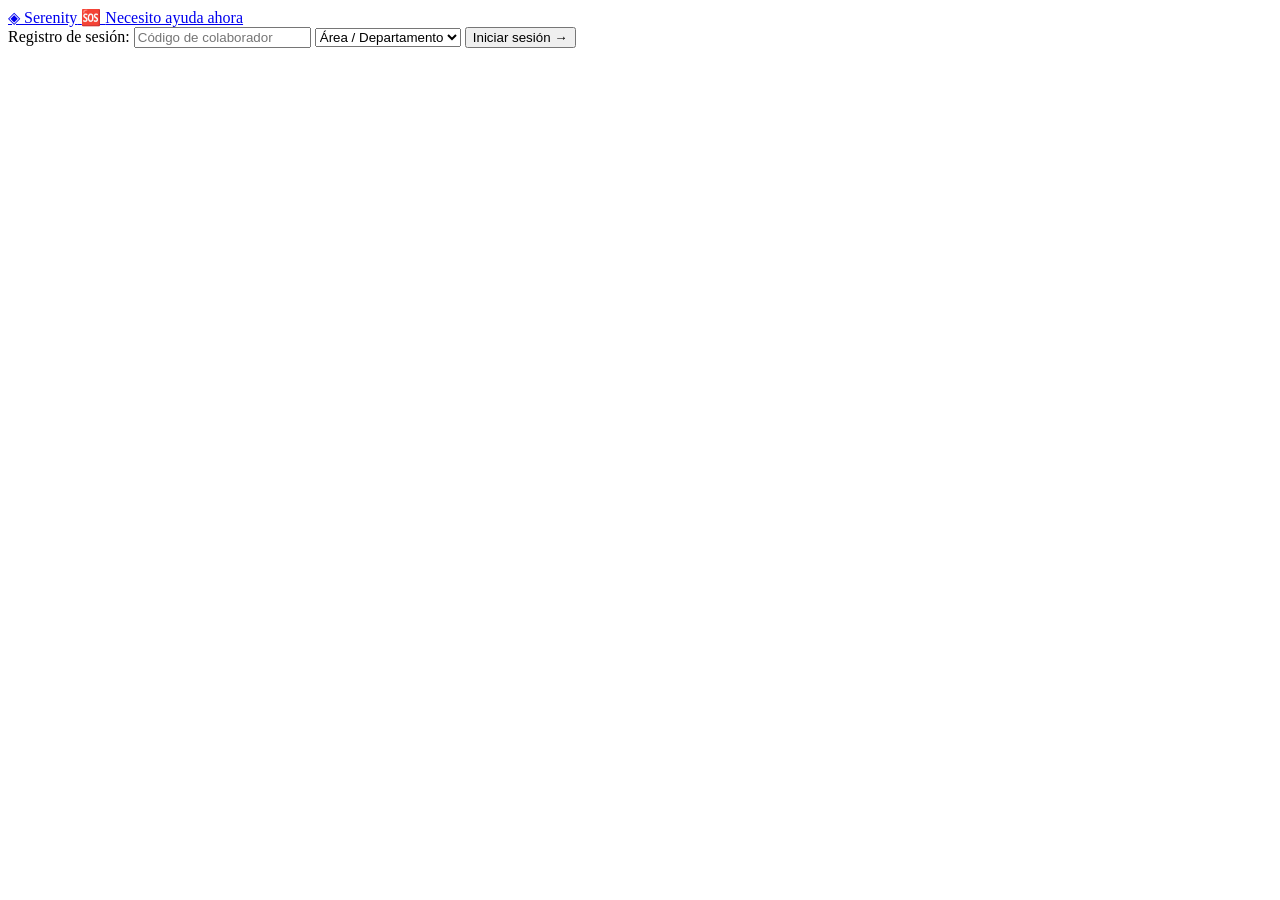
==== bienestar.html @ 1b506522 "Header y registro all pages" ====
<!DOCTYPE html>
<html lang="en">

<head>
    <meta charset="UTF-8">
    <meta name="viewport" content="width=device-width, initial-scale=1.0">
    <title>SERENITY</title>
    <link rel="stylesheet" href="/styles.css">

</head>

<body>

    
<header class="encabezado">
  <nav class="nav-principal">
    <a href="index.html" class="logo" aria-label="SERENITY - Inicio">
      <span class="logo-simbolo">◈</span>
      <span class="logo-nombre">Serenity</span>
    </a>
    <a href="contacto.html" class="boton-panico" aria-label="Contacto y apoyo de emergencia">
      🆘 <span>Necesito ayuda ahora</span>
    </a>
  </nav>
  <div class="barra-registro">
    <form action="index.html" method="get" aria-label="Registro de sesión">
      <label class="etiqueta-registro" for="codigo">Registro de sesión:</label>
      <input type="text" id="codigo" name="codigo" class="campo-registro" placeholder="Código de colaborador" />
      <select id="area" name="area" class="selector-area" aria-label="Área o departamento">
        <option value="">Área / Departamento</option>
        <option value="ops">Operaciones</option>
        <option value="com">Comercial</option>
        <option value="fin">Finanzas</option>
        <option value="rr">Recursos Humanos</option>
        <option value="tec">Tecnología</option>
        <option value="mkt">Marketing</option>
        <option value="log">Logística</option>
        <option value="otro">Otra área</option>
      </select>
      <button type="submit" class="boton-registro">Iniciar sesión →</button>
    </form>
  </div>
</header>


    </header>

    <main> 


    </main>

 
    <footer>
    
    </footer>


</body>

</html>
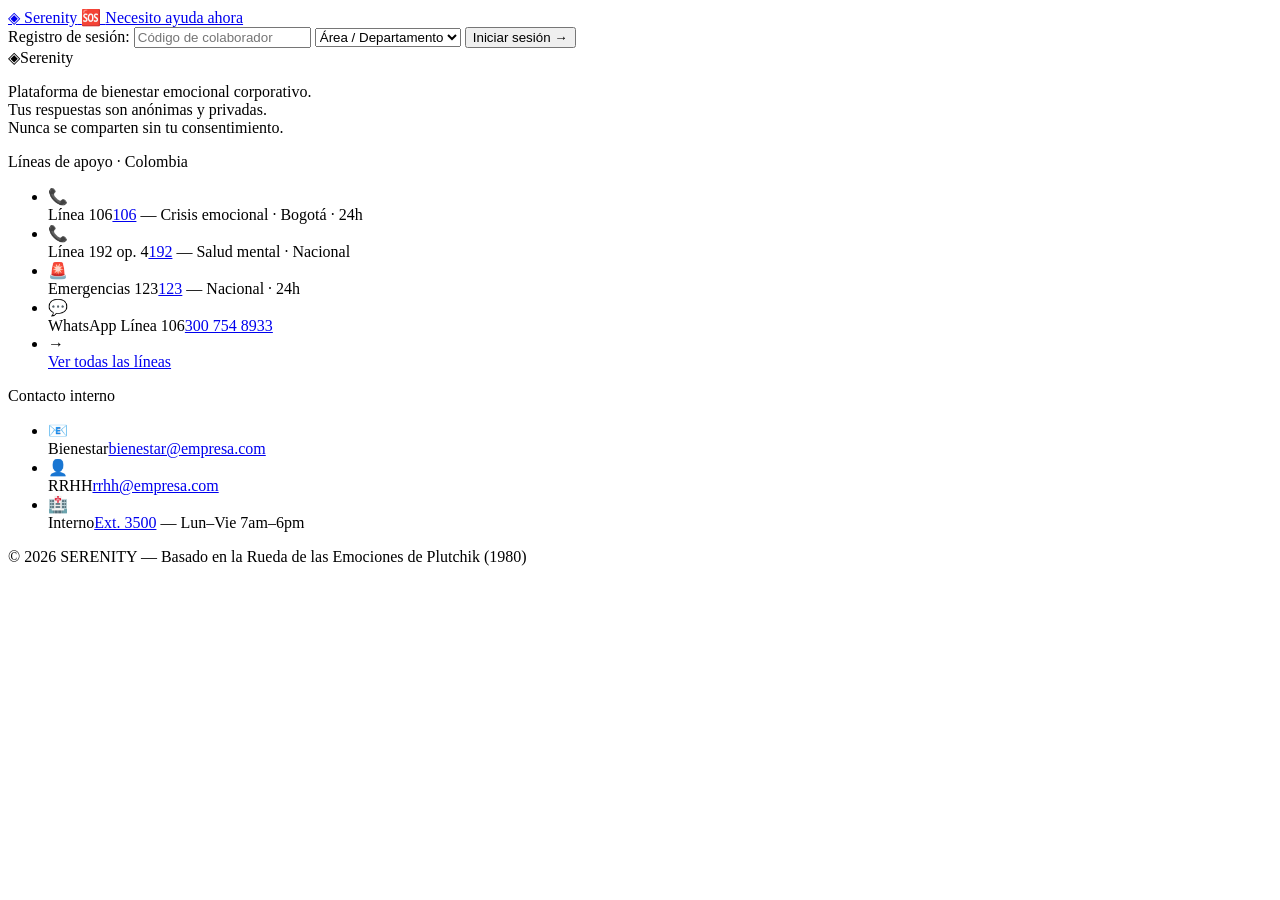
==== commit 3f9c81be: "Footer" ====
--- a/bienestar.html
+++ b/bienestar.html
@@ -51,10 +51,44 @@
     </main>
 
  
-    <footer>
-    
-    </footer>
+<footer class="pie">
+  <div class="pie-grilla">
 
+    <div class="pie-marca">
+      <div><span class="pie-logo-simbolo">◈</span><span class="pie-logo-texto">Serenity</span></div>
+      <p>
+        Plataforma de bienestar emocional corporativo.<br>
+        Tus respuestas son anónimas y privadas.<br>
+        Nunca se comparten sin tu consentimiento.
+      </p>
+    </div>
+
+    <div>
+      <p class="pie-columna-titulo">Líneas de apoyo · Colombia</p>
+      <ul class="pie-canales">
+        <li><span class="canal-icono">📞</span><div><span class="resaltado">Línea 106</span><a href="tel:106">106</a> — Crisis emocional · Bogotá · 24h</div></li>
+        <li><span class="canal-icono">📞</span><div><span class="resaltado">Línea 192 op. 4</span><a href="tel:192">192</a> — Salud mental · Nacional</div></li>
+        <li><span class="canal-icono">🚨</span><div><span class="resaltado">Emergencias 123</span><a href="tel:123">123</a> — Nacional · 24h</div></li>
+        <li><span class="canal-icono">💬</span><div><span class="resaltado">WhatsApp Línea 106</span><a href="https://wa.me/573007548933" target="_blank">300 754 8933</a></div></li>
+        <li><span class="canal-icono">→</span><div><a href="contacto.html">Ver todas las líneas</a></div></li>
+      </ul>
+    </div>
+
+    <div>
+      <p class="pie-columna-titulo">Contacto interno</p>
+      <ul class="pie-canales">
+        <li><span class="canal-icono">📧</span><div><span class="resaltado">Bienestar</span><a href="mailto:bienestar@empresa.com">bienestar@empresa.com</a></div></li>
+        <li><span class="canal-icono">👤</span><div><span class="resaltado">RRHH</span><a href="mailto:rrhh@empresa.com">rrhh@empresa.com</a></div></li>
+        <li><span class="canal-icono">🏥</span><div><span class="resaltado">Interno</span><a href="tel:3500">Ext. 3500</a> — Lun–Vie 7am–6pm</div></li>
+      </ul>
+    </div>
+
+  </div>
+
+  <div class="pie-inferior">
+    <span>© 2026 SERENITY — Basado en la Rueda de las Emociones de Plutchik (1980)</span>
+  </div>
+</footer>
 
 </body>
 
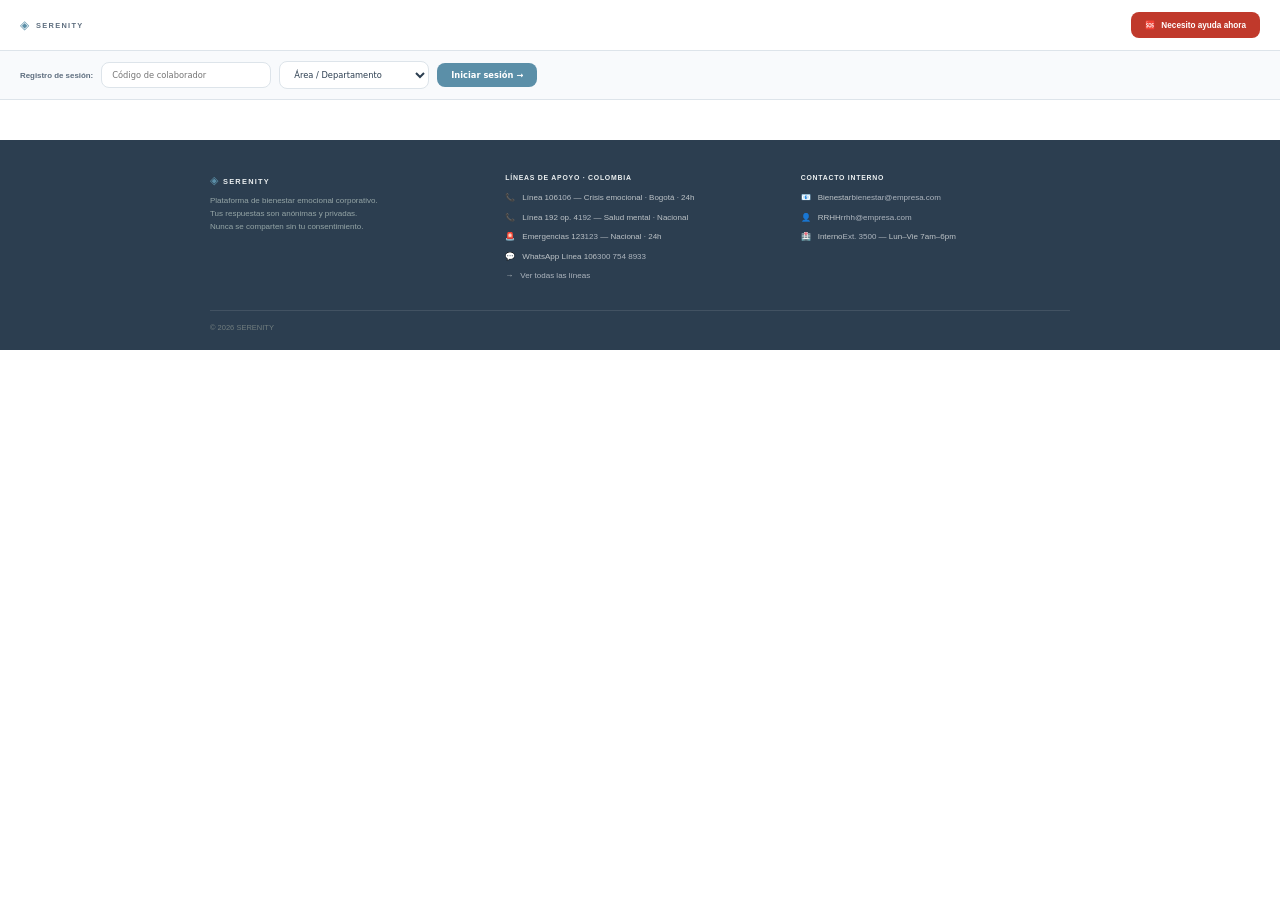
==== commit f0dc7da1: "CSS" ====
--- a/bienestar.html
+++ b/bienestar.html
@@ -33,8 +33,6 @@
         <option value="fin">Finanzas</option>
         <option value="rr">Recursos Humanos</option>
         <option value="tec">Tecnología</option>
-        <option value="mkt">Marketing</option>
-        <option value="log">Logística</option>
         <option value="otro">Otra área</option>
       </select>
       <button type="submit" class="boton-registro">Iniciar sesión →</button>
@@ -86,7 +84,7 @@
   </div>
 
   <div class="pie-inferior">
-    <span>© 2026 SERENITY — Basado en la Rueda de las Emociones de Plutchik (1980)</span>
+    <span> © 2026 SERENITY </span>
   </div>
 </footer>
 
--- a/styles.css
+++ b/styles.css
@@ -0,0 +1,263 @@
+:root {
+  --bg: #F2F5F8;
+  --surface: #FFFFFF;
+  --text: #2C3E50;
+  --text-soft: #5D6D7E;
+  --text-muted: #9EB0BE;
+  --border: #DDE4EA;
+  --radio: 8px;
+  --fuente: 'Inter', system-ui, sans-serif;
+  --fuente-serif: 'Lora', Georgia, serif;
+  --tension: #C0392B;
+  --inquietud: #7D3C98;
+  --malestar: #CA6F1E;
+  --confusion: #1A5276;
+  --bienestar: #9A7D0A;
+  --desanimo: #1E8449;
+}
+
+* {
+    margin: 0;
+    padding: 0;
+    box-sizing: border-box;
+}
+
+html {
+    font-family: 'Segoe UI', Tahoma, Geneva, Verdana, sans-serif;
+    font-size: 62.5%;
+}
+
+body {
+body {
+  font-family: var(--fuente);
+  background: var(--bg);
+  color: var(--text);
+  line-height: 1.6;
+  -webkit-font-smoothing: antialiased;
+}
+a { color: inherit; }
+button { font-family: var(--fuente); cursor: pointer; }
+
+
+.fam-tension,   .familia-hero.tension,   .familia-encabezado.tension   { --color-fam: var(--tension);   --fondo-fam: #FADBD8; --borde-fam: #F1948A; }
+.fam-inquietud, .familia-hero.inquietud, .familia-encabezado.inquietud { --color-fam: var(--inquietud); --fondo-fam: #E8DAEF; --borde-fam: #C39BD3; }
+.fam-malestar,  .familia-hero.malestar,  .familia-encabezado.malestar  { --color-fam: var(--malestar);  --fondo-fam: #FDEBD0; --borde-fam: #F0B27A; }
+.fam-confusion, .familia-hero.confusion, .familia-encabezado.confusion { --color-fam: var(--confusion); --fondo-fam: #D6EAF8; --borde-fam: #85C1E9; }
+.fam-bienestar, .familia-hero.bienestar, .familia-encabezado.bienestar { --color-fam: var(--bienestar); --fondo-fam: #FEF9C3; --borde-fam: #F0D060; }
+.fam-desanimo,  .familia-hero.desanimo,  .familia-encabezado.desanimo  { --color-fam: var(--desanimo);  --fondo-fam: #D5F5E3; --borde-fam: #82E0AA; }
+
+
+.titulo-principal,.sentimiento-titulo,.familia-hero-titulo,.herramienta-titulo,.contacto-titulo {
+    font-family: var(--fuente-serif);
+    font-weight: 400;
+}
+}
+
+.encabezado {
+    position: sticky;
+    top: 0;
+    z-index: 100;
+    background: var(--surface);
+    border-bottom: 1px solid var(--border);
+}
+
+.nav-principal {
+    display: flex;
+    align-items: center;
+    justify-content: space-between;
+    gap: 12px;
+    padding: 12px 20px;
+}
+
+.logo { display: flex; align-items: center; gap: 7px; text-decoration: none; }
+.logo-simbolo { font-size: 1.2rem; color: #5B8FA8; }
+.logo-nombre {
+  font-size: 0.74rem;
+  font-weight: 700;
+  letter-spacing: 0.18em;
+  text-transform: uppercase;
+  color: var(--text-soft);
+}
+
+.boton-panico {
+    display: inline-flex;
+    align-items: center;
+    gap: 6px;
+    padding: 8px 14px;
+    background: var(--tension);
+    color: #fff;
+    text-decoration: none;
+    font-weight: 600;
+    font-size: 0.82rem;
+    border-radius: var(--radio);
+    white-space: nowrap;
+}
+.boton-panico:hover { opacity: 0.88; }
+
+.nav-enlace {
+    font-size: 0.82rem;
+    font-weight: 500;
+    color: var(--text-soft);
+    text-decoration: none;
+    padding: 6px 11px;
+    border: 1px solid var(--border);
+    border-radius: 6px;
+    transition: color 0.15s, border-color 0.15s;
+    white-space: nowrap;
+}
+.nav-enlace:hover { color: var(--text); border-color: var(--text-soft); }
+
+.barra-registro {
+  border-top: 1px solid var(--border);
+  padding: 10px 20px;
+  background: #F8FAFC;
+}
+.barra-registro form { display: flex; flex-wrap: wrap; align-items: center; gap: 8px; }
+.etiqueta-registro, .campo-etiqueta { font-size: 0.79rem; font-weight: 600; color: var(--text-soft); }
+
+.campo-registro, .selector-area,
+.campo-input, .campo-select, .campo-textarea {
+    border: 1px solid var(--border);
+    border-radius: var(--radio);
+    padding: 7px 10px;
+    font-size: 0.83rem;
+    font-family: var(--fuente);
+    color: var(--text);
+    background: var(--surface);
+    outline: none;
+}
+.campo-registro { width: 170px; }
+.selector-area { min-width: 150px; }
+.campo-textarea { resize: vertical; min-height: 100px; }
+
+.boton-registro, .boton-envio {
+    color: #fff;
+    font-weight: 600;
+    border: none;
+    border-radius: var(--radio);
+}
+.boton-registro { background: #5B8FA8; padding: 7px 14px; font-size: 0.83rem; }
+.boton-envio { background: #922B21; padding: 10px 22px; font-size: 0.87rem; cursor: pointer; }
+.boton-envio:hover { opacity: 0.9; }
+
+.contenedor { max-width: 860px; margin: 0 auto; padding: 30px 20px 48px; }
+.titulo-principal { font-size: 1.85rem; margin-bottom: 6px; }
+.subtitulo { font-size: 0.87rem; color: var(--text-muted); margin-bottom: 26px; }
+
+.tarjeta:last-child,
+.sentimiento-seccion:last-child,
+.herramienta-seccion:last-child,
+.lista-ayuda li:last-child { border-bottom: none; }
+
+.pie { background: #2C3E50; color: #BDC3C7; padding: 34px 20px 18px; margin-top: 40px; }
+
+.pie-grilla {
+    max-width: 860px;
+    margin: 0 auto 28px;
+    display: grid;
+    grid-template-columns: 1fr 1fr 1fr;
+    gap: 26px;
+}
+.pie-marca .pie-logo-texto { font-size: 0.74rem; font-weight: 700; letter-spacing: 0.17em; text-transform: uppercase; color: #ECF0F1; }
+.pie-marca .pie-logo-simbolo { font-size: 1.1rem; color: #5B8FA8; margin-right: 5px; }
+.pie-marca p { font-size: 0.8rem; color: #95A5A6; margin-top: 8px; line-height: 1.6; }
+
+.pie-columna-titulo { font-size: 0.69rem; font-weight: 700; letter-spacing: 0.11em; text-transform: uppercase; color: #ECF0F1; margin-bottom: 11px; }
+.pie-canales { list-style: none; display: flex; flex-direction: column; gap: 8px; }
+.pie-canales li { display: flex; align-items: flex-start; gap: 7px; font-size: 0.8rem; line-height: 1.45; }
+.canal-icono { flex-shrink: 0; }
+.pie-canales a { color: #AEB6BF; text-decoration: none; }
+.pie-canales a:hover { color: #ECF0F1; }
+.pie-canales strong { display: block; color: #BDC3C7; font-weight: 500; }
+
+.pie-inferior {
+    max-width: 860px;
+    margin: 0 auto;
+    border-top: 1px solid rgba(255,255,255,0.1);
+    padding-top: 12px;
+    display: flex;
+    justify-content: space-between;
+    flex-wrap: wrap;
+    gap: 6px;
+    font-size: 0.75rem;
+    color: #717D7E;
+}
+
+
+.grupo-emociones { display: flex; flex-direction: column; gap: 14px; }
+
+.familia-bloque {
+    border: 1px solid var(--border);
+    border-radius: var(--radio);
+    background: var(--surface);
+    overflow: hidden;
+    box-shadow: 0 3px 12px rgba(0,0,0,0.07);
+    transition: box-shadow 0.2s;
+}
+.familia-bloque:hover { box-shadow: 0 5px 20px rgba(0,0,0,0.11); }
+.familia-imagen-card { width: 100%; height: 88px; object-fit: cover; display: block; opacity: 0.82; }
+
+.familia-encabezado {
+    display: flex;
+    justify-content: space-between;
+    align-items: center;
+    padding: 9px 16px;
+    border-bottom: 1px solid var(--border);
+    border-left: 4px solid var(--color-fam, var(--border));
+    background: var(--fondo-fam, #F8FAFC);
+}
+.familia-nombre { font-size: 0.72rem; font-weight: 700; letter-spacing: 0.12em; text-transform: uppercase; color: var(--color-fam, var(--text)); }
+.familia-descripcion { font-size: 0.71rem; color: var(--text-muted); }
+
+/* pastillas con tooltips */
+.pastillas { display: flex; flex-wrap: wrap; gap: 10px; padding: 18px 20px; justify-content: center; }
+
+.pastilla {
+    position: relative;
+    display: inline-flex;
+    align-items: center;
+    gap: 6px;
+    padding: 9px 18px;
+    font-size: 0.85rem;
+    font-weight: 500;
+    color: var(--text);
+    background: var(--surface);
+    border: 1.5px solid var(--border);
+    border-radius: 999px;
+    text-decoration: none;
+    transition: border-color 0.15s, background 0.15s, color 0.15s;
+}
+.pastilla:hover { background: var(--fondo-fam, #F2F5F8); border-color: var(--color-fam, var(--border)); color: var(--color-fam, var(--text)); }
+.pastilla:focus-visible { outline: 3px solid #5B8FA8; outline-offset: 2px; }
+
+.pastilla::after {
+    content: attr(data-tooltip);
+    position: absolute;
+    bottom: calc(100% + 7px);
+    left: 50%;
+    transform: translateX(-50%);
+    width: 200px;
+    padding: 7px 10px;
+    background: #2C3E50;
+    color: #fff;
+    font-size: 0.74rem;
+    border-radius: 6px;
+    text-align: center;
+    white-space: normal;
+    opacity: 0;
+    pointer-events: none;
+    transition: opacity 0.15s;
+    z-index: 200;
+}
+.pastilla:hover::after { opacity: 1; }
+
+.nota-rueda {
+    margin-top: 22px;
+    padding: 10px 16px;
+    font-size: 0.78rem;
+    color: var(--text-muted);
+    text-align: center;
+    border: 1px solid var(--border);
+    border-radius: var(--radio);
+    background: var(--surface);
+}
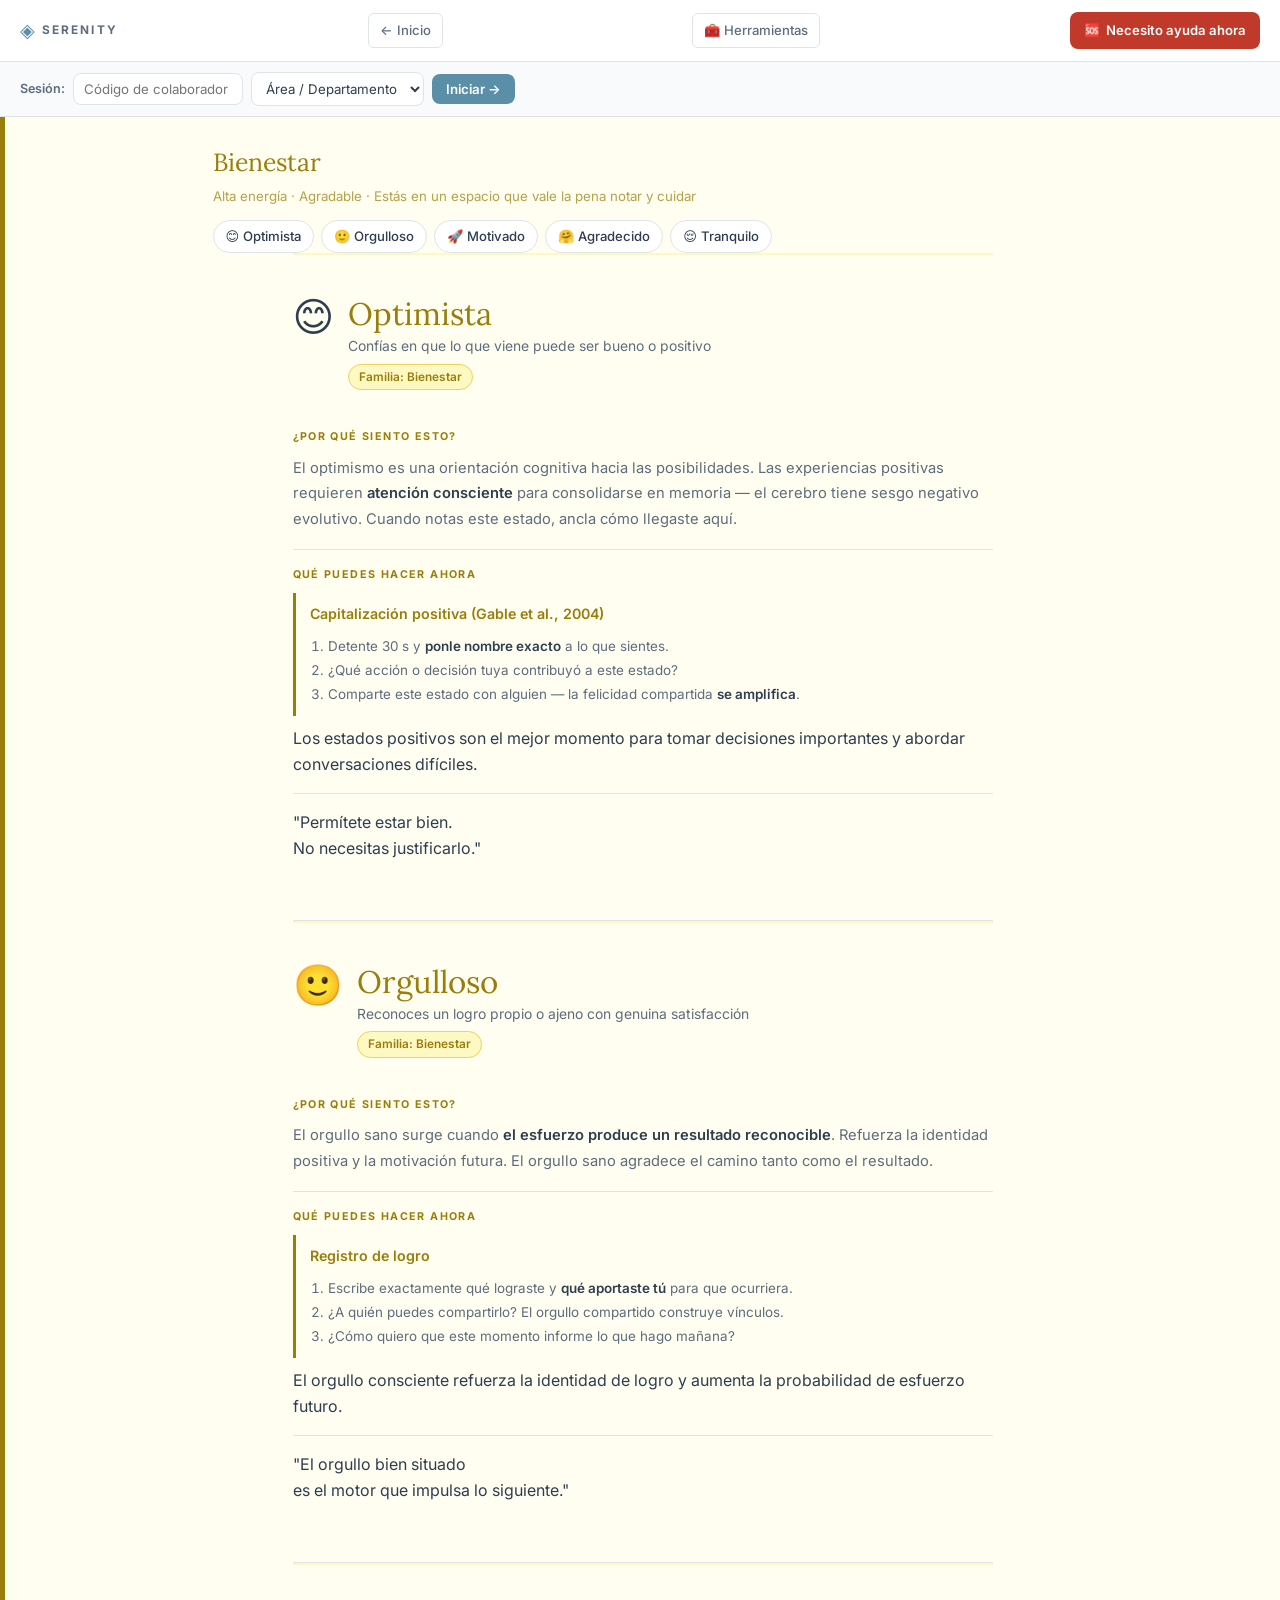
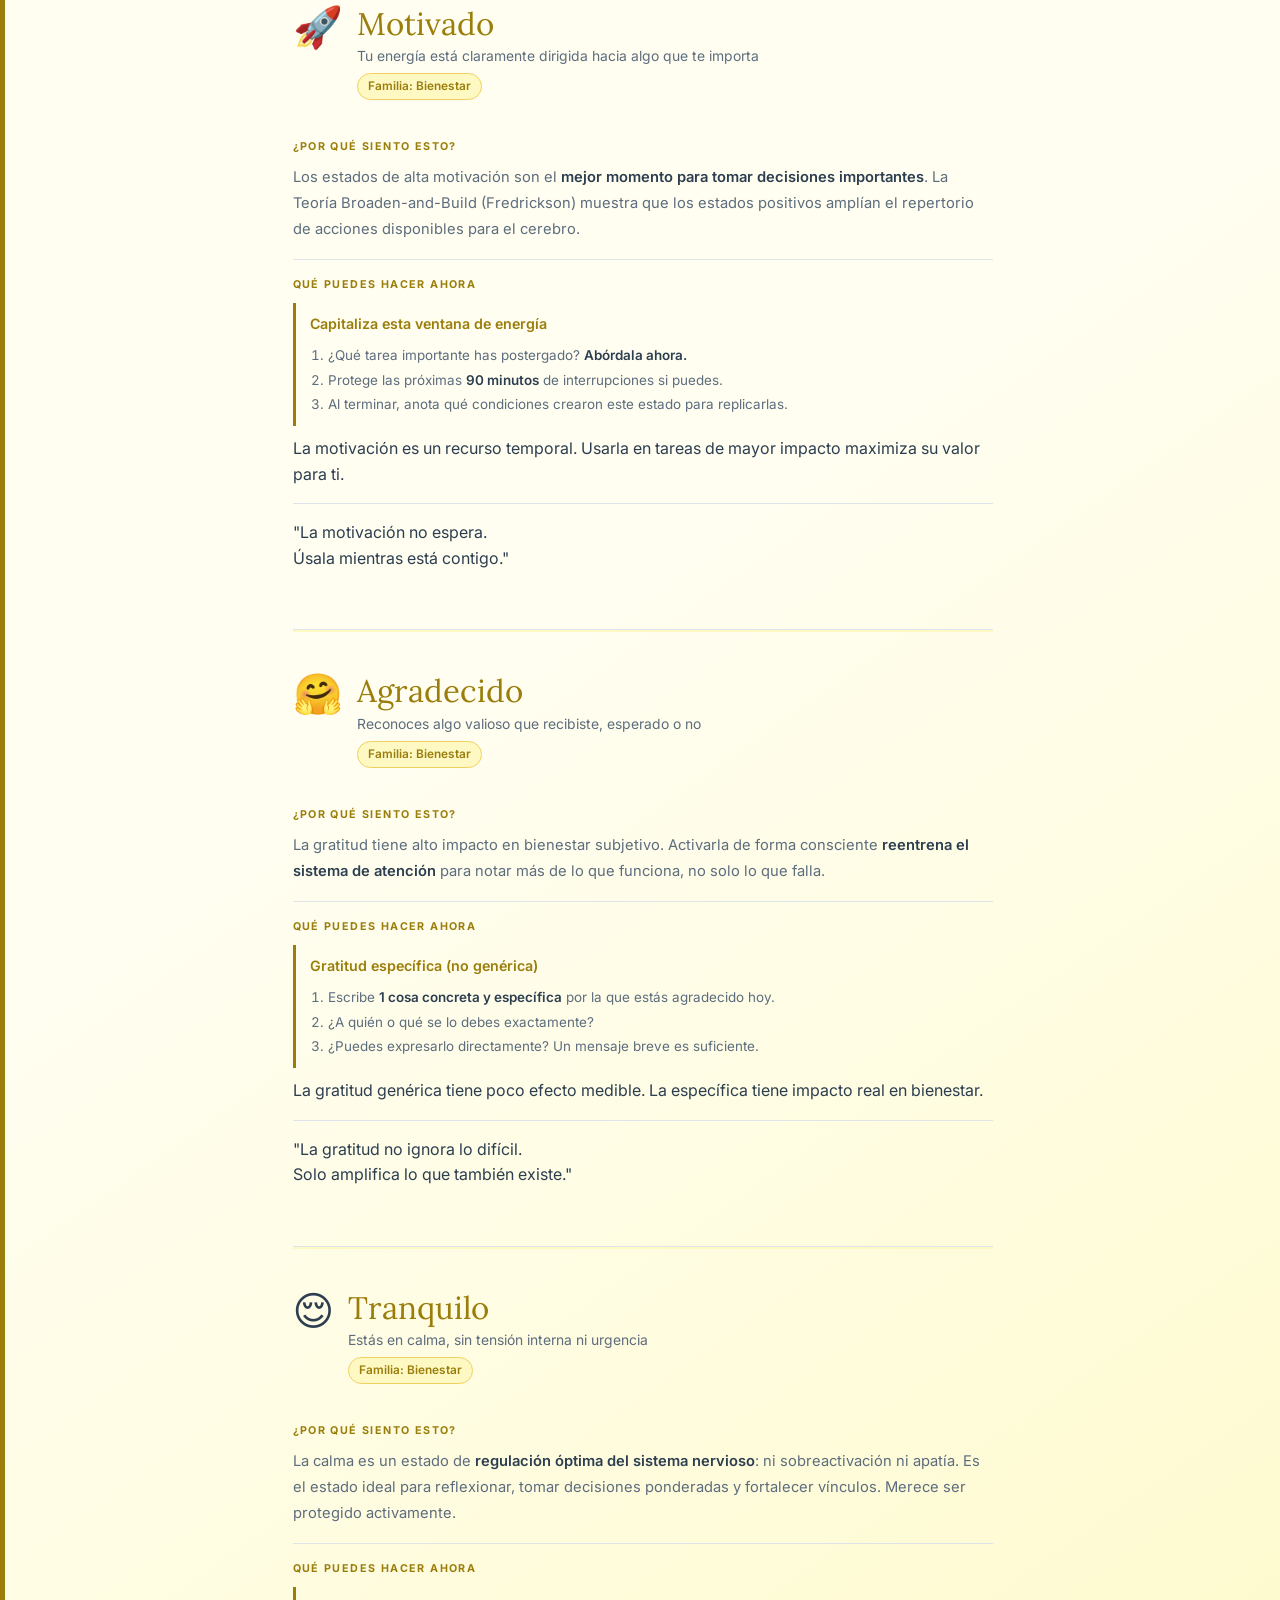
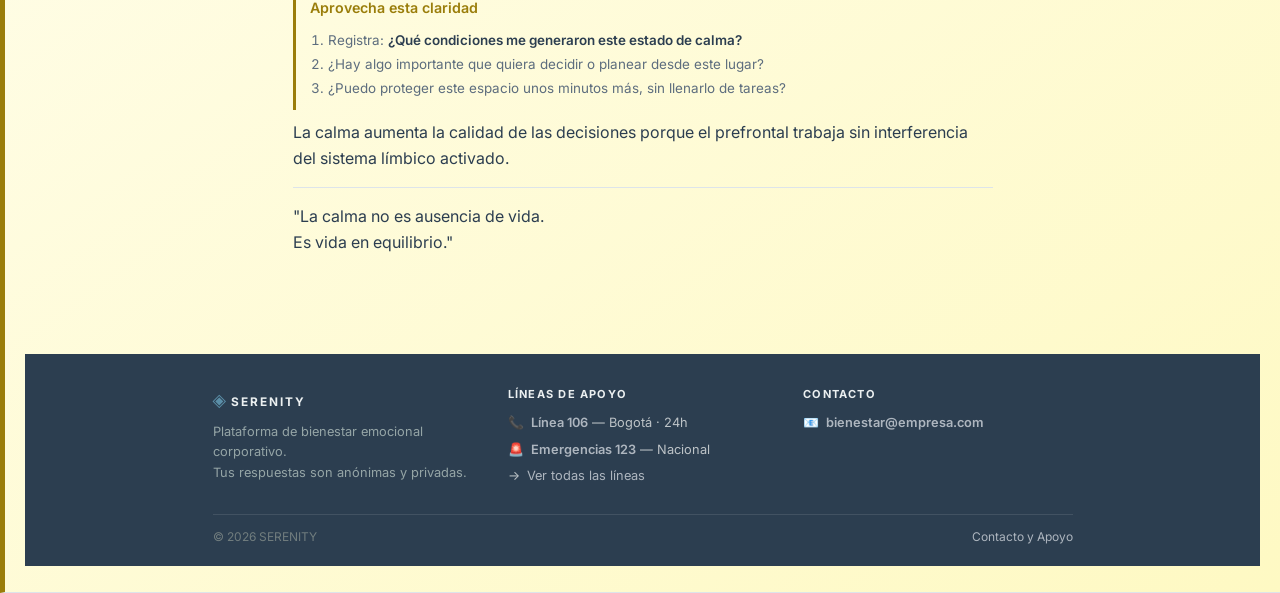
==== commit 76aeedeb: "Cards y css" ====
--- a/bienestar.html
+++ b/bienestar.html
@@ -1,93 +1,144 @@
 <!DOCTYPE html>
-<html lang="en">
-
+<html lang="es">
 <head>
-    <meta charset="UTF-8">
-    <meta name="viewport" content="width=device-width, initial-scale=1.0">
-    <title>SERENITY</title>
-    <link rel="stylesheet" href="/styles.css">
-
+  <meta charset="UTF-8" /><meta name="viewport" content="width=device-width, initial-scale=1.0" />
+  <meta name="description" content="SERENITY · Familia Bienestar: Optimista, Orgulloso, Motivado, Agradecido, Tranquilo." />
+  <title>SERENITY · Bienestar</title>
+  <link rel="preconnect" href="https://fonts.googleapis.com" /><link rel="preconnect" href="https://fonts.gstatic.com" crossorigin />
+  <link href="https://fonts.googleapis.com/css2?family=Inter:wght@300;400;500;600&family=Lora:ital,wght@0,400;1,400&display=swap" rel="stylesheet" />
+  <link rel="stylesheet" href="css/styles.css" />
 </head>
-
 <body>
 
-    
 <header class="encabezado">
   <nav class="nav-principal">
-    <a href="index.html" class="logo" aria-label="SERENITY - Inicio">
-      <span class="logo-simbolo">◈</span>
-      <span class="logo-nombre">Serenity</span>
-    </a>
-    <a href="contacto.html" class="boton-panico" aria-label="Contacto y apoyo de emergencia">
-      🆘 <span>Necesito ayuda ahora</span>
-    </a>
+    <a href="index.html" class="logo"><span class="logo-simbolo">◈</span><span class="logo-nombre">Serenity</span></a>
+    <a href="index.html" class="nav-enlace">← Inicio</a>
+    <a href="herramientas.html" class="nav-enlace">🧰 Herramientas</a>
+    <a href="contacto.html" class="boton-panico">🆘 <span>Necesito ayuda ahora</span></a>
   </nav>
   <div class="barra-registro">
-    <form action="index.html" method="get" aria-label="Registro de sesión">
-      <label class="etiqueta-registro" for="codigo">Registro de sesión:</label>
-      <input type="text" id="codigo" name="codigo" class="campo-registro" placeholder="Código de colaborador" />
-      <select id="area" name="area" class="selector-area" aria-label="Área o departamento">
+    <form action="index.html" method="get">
+      <label class="etiqueta-registro" for="codigo">Sesión:</label>
+      <input type="text" id="codigo" name="codigo" class="campo-registro" placeholder="Código de colaborador" autocomplete="off" maxlength="20" />
+      <select id="area" name="area" class="selector-area">
         <option value="">Área / Departamento</option>
-        <option value="ops">Operaciones</option>
-        <option value="com">Comercial</option>
-        <option value="fin">Finanzas</option>
-        <option value="rr">Recursos Humanos</option>
-        <option value="tec">Tecnología</option>
-        <option value="otro">Otra área</option>
+        <option value="ops">Operaciones</option><option value="com">Comercial</option>
+        <option value="fin">Finanzas</option><option value="rr">Recursos Humanos</option>
+        <option value="tec">Tecnología</option><option value="mkt">Marketing</option>
+        <option value="log">Logística</option><option value="otro">Otra área</option>
       </select>
-      <button type="submit" class="boton-registro">Iniciar sesión →</button>
+      <button type="submit" class="boton-registro">Iniciar →</button>
     </form>
   </div>
 </header>
 
+<div class="familia-hero bienestar">
+  <div class="familia-hero-contenido"><div class="familia-hero-texto">
+    <h1 class="familia-hero-titulo">Bienestar</h1>
+    <p class="familia-hero-descripcion">Alta energía · Agradable · Estás en un espacio que vale la pena notar y cuidar</p>
+    <nav class="familia-navegacion" aria-label="Ir a sentimiento">
+      <a href="#optimista"  class="pastilla-nav bienestar">😊 Optimista</a>
+      <a href="#orgulloso"  class="pastilla-nav bienestar">🙂 Orgulloso</a>
+      <a href="#motivado"   class="pastilla-nav bienestar">🚀 Motivado</a>
+      <a href="#agradecido" class="pastilla-nav bienestar">🤗 Agradecido</a>
+      <a href="#tranquilo"  class="pastilla-nav bienestar">😌 Tranquilo</a>
+    </nav>
+  </div>
+</div>
 
-    </header>
+<main class="familia-contenido">
 
-    <main> 
+  <!-- ── OPTIMISTA ── -->
+  <section id="optimista" class="sentimiento-seccion fam-bienestar">
+    <div class="panel-encabezado">
+      <span class="panel-emoji">😊</span>
+      <div><h2 class="sentimiento-titulo">Optimista</h2><p class="sentimiento-frase">Confías en que lo que viene puede ser bueno o positivo</p><span class="familia-etiqueta">Familia: Bienestar</span></div>
+    </div>
+    <div class="tarjeta"><span class="tarjeta-titulo">¿Por qué siento esto?</span><p class="tarjeta-texto">El optimismo es una orientación cognitiva hacia las posibilidades. Las experiencias positivas requieren <span class="resaltado">atención consciente</span> para consolidarse en memoria — el cerebro tiene sesgo negativo evolutivo. Cuando notas este estado, ancla cómo llegaste aquí.</p></div>
+    <div class="tarjeta">
+      <span class="tarjeta-titulo">Qué puedes hacer ahora</span>
+      <div class="tecnica-caja"><span class="tecnica-nombre">Capitalización positiva (Gable et al., 2004)</span><ol class="tecnica-pasos"><li>Detente 30 s y <span class="resaltado">ponle nombre exacto</span> a lo que sientes.</li><li>¿Qué acción o decisión tuya contribuyó a este estado?</li><li>Comparte este estado con alguien — la felicidad compartida <span class="resaltado">se amplifica</span>.</li></ol></div>
+      <p class="tecnica-nota">Los estados positivos son el mejor momento para tomar decisiones importantes y abordar conversaciones difíciles.</p>
+    </div>
+    <div class="tarjeta"><p class="mensaje-normalizador">"Permítete estar bien.<br>No necesitas justificarlo."</p></div>
 
+  </section>
 
-    </main>
+  <!-- ── ORGULLOSO ── -->
+  <section id="orgulloso" class="sentimiento-seccion fam-bienestar">
+    <div class="panel-encabezado">
+      <span class="panel-emoji">🙂</span>
+      <div><h2 class="sentimiento-titulo">Orgulloso</h2><p class="sentimiento-frase">Reconoces un logro propio o ajeno con genuina satisfacción</p><span class="familia-etiqueta">Familia: Bienestar</span></div>
+    </div>
+    <div class="tarjeta"><span class="tarjeta-titulo">¿Por qué siento esto?</span><p class="tarjeta-texto">El orgullo sano surge cuando <span class="resaltado">el esfuerzo produce un resultado reconocible</span>. Refuerza la identidad positiva y la motivación futura. El orgullo sano agradece el camino tanto como el resultado.</p></div>
+    <div class="tarjeta">
+      <span class="tarjeta-titulo">Qué puedes hacer ahora</span>
+      <div class="tecnica-caja"><span class="tecnica-nombre">Registro de logro</span><ol class="tecnica-pasos"><li>Escribe exactamente qué lograste y <span class="resaltado">qué aportaste tú</span> para que ocurriera.</li><li>¿A quién puedes compartirlo? El orgullo compartido construye vínculos.</li><li>¿Cómo quiero que este momento informe lo que hago mañana?</li></ol></div>
+      <p class="tecnica-nota">El orgullo consciente refuerza la identidad de logro y aumenta la probabilidad de esfuerzo futuro.</p>
+    </div>
+    <div class="tarjeta"><p class="mensaje-normalizador">"El orgullo bien situado<br>es el motor que impulsa lo siguiente."</p></div>
 
- 
+  </section>
+
+  <!-- ── MOTIVADO ── -->
+  <section id="motivado" class="sentimiento-seccion fam-bienestar">
+    <div class="panel-encabezado">
+      <span class="panel-emoji">🚀</span>
+      <div><h2 class="sentimiento-titulo">Motivado</h2><p class="sentimiento-frase">Tu energía está claramente dirigida hacia algo que te importa</p><span class="familia-etiqueta">Familia: Bienestar</span></div>
+    </div>
+    <div class="tarjeta"><span class="tarjeta-titulo">¿Por qué siento esto?</span><p class="tarjeta-texto">Los estados de alta motivación son el <span class="resaltado">mejor momento para tomar decisiones importantes</span>. La Teoría Broaden-and-Build (Fredrickson) muestra que los estados positivos amplían el repertorio de acciones disponibles para el cerebro.</p></div>
+    <div class="tarjeta">
+      <span class="tarjeta-titulo">Qué puedes hacer ahora</span>
+      <div class="tecnica-caja"><span class="tecnica-nombre">Capitaliza esta ventana de energía</span><ol class="tecnica-pasos"><li>¿Qué tarea importante has postergado? <span class="resaltado">Abórdala ahora.</span></li><li>Protege las próximas <span class="resaltado">90 minutos</span> de interrupciones si puedes.</li><li>Al terminar, anota qué condiciones crearon este estado para replicarlas.</li></ol></div>
+      <p class="tecnica-nota">La motivación es un recurso temporal. Usarla en tareas de mayor impacto maximiza su valor para ti.</p>
+    </div>
+    <div class="tarjeta"><p class="mensaje-normalizador">"La motivación no espera.<br>Úsala mientras está contigo."</p></div>
+
+  </section>
+
+  <!-- ── AGRADECIDO ── -->
+  <section id="agradecido" class="sentimiento-seccion fam-bienestar">
+    <div class="panel-encabezado">
+      <span class="panel-emoji">🤗</span>
+      <div><h2 class="sentimiento-titulo">Agradecido</h2><p class="sentimiento-frase">Reconoces algo valioso que recibiste, esperado o no</p><span class="familia-etiqueta">Familia: Bienestar</span></div>
+    </div>
+    <div class="tarjeta"><span class="tarjeta-titulo">¿Por qué siento esto?</span><p class="tarjeta-texto">La gratitud tiene alto impacto en bienestar subjetivo. Activarla de forma consciente <span class="resaltado">reentrena el sistema de atención</span> para notar más de lo que funciona, no solo lo que falla.</p></div>
+    <div class="tarjeta">
+      <span class="tarjeta-titulo">Qué puedes hacer ahora</span>
+      <div class="tecnica-caja"><span class="tecnica-nombre">Gratitud específica (no genérica)</span><ol class="tecnica-pasos"><li>Escribe <span class="resaltado">1 cosa concreta y específica</span> por la que estás agradecido hoy.</li><li>¿A quién o qué se lo debes exactamente?</li><li>¿Puedes expresarlo directamente? Un mensaje breve es suficiente.</li></ol></div>
+      <p class="tecnica-nota">La gratitud genérica tiene poco efecto medible. La específica tiene impacto real en bienestar.</p>
+    </div>
+    <div class="tarjeta"><p class="mensaje-normalizador">"La gratitud no ignora lo difícil.<br>Solo amplifica lo que también existe."</p></div>
+
+  </section>
+
+  <!-- ── TRANQUILO ── -->
+  <section id="tranquilo" class="sentimiento-seccion fam-bienestar">
+    <div class="panel-encabezado">
+      <span class="panel-emoji">😌</span>
+      <div><h2 class="sentimiento-titulo">Tranquilo</h2><p class="sentimiento-frase">Estás en calma, sin tensión interna ni urgencia</p><span class="familia-etiqueta">Familia: Bienestar</span></div>
+    </div>
+    <div class="tarjeta"><span class="tarjeta-titulo">¿Por qué siento esto?</span><p class="tarjeta-texto">La calma es un estado de <span class="resaltado">regulación óptima del sistema nervioso</span>: ni sobreactivación ni apatía. Es el estado ideal para reflexionar, tomar decisiones ponderadas y fortalecer vínculos. Merece ser protegido activamente.</p></div>
+    <div class="tarjeta">
+      <span class="tarjeta-titulo">Qué puedes hacer ahora</span>
+      <div class="tecnica-caja"><span class="tecnica-nombre">Aprovecha esta claridad</span><ol class="tecnica-pasos"><li>Registra: <span class="resaltado">¿Qué condiciones me generaron este estado de calma?</span></li><li>¿Hay algo importante que quiera decidir o planear desde este lugar?</li><li>¿Puedo proteger este espacio unos minutos más, sin llenarlo de tareas?</li></ol></div>
+      <p class="tecnica-nota">La calma aumenta la calidad de las decisiones porque el prefrontal trabaja sin interferencia del sistema límbico activado.</p>
+    </div>
+    <div class="tarjeta"><p class="mensaje-normalizador">"La calma no es ausencia de vida.<br>Es vida en equilibrio."</p></div>
+
+  </section>
+
+</main>
+
 <footer class="pie">
   <div class="pie-grilla">
-
-    <div class="pie-marca">
-      <div><span class="pie-logo-simbolo">◈</span><span class="pie-logo-texto">Serenity</span></div>
-      <p>
-        Plataforma de bienestar emocional corporativo.<br>
-        Tus respuestas son anónimas y privadas.<br>
-        Nunca se comparten sin tu consentimiento.
-      </p>
-    </div>
-
-    <div>
-      <p class="pie-columna-titulo">Líneas de apoyo · Colombia</p>
-      <ul class="pie-canales">
-        <li><span class="canal-icono">📞</span><div><span class="resaltado">Línea 106</span><a href="tel:106">106</a> — Crisis emocional · Bogotá · 24h</div></li>
-        <li><span class="canal-icono">📞</span><div><span class="resaltado">Línea 192 op. 4</span><a href="tel:192">192</a> — Salud mental · Nacional</div></li>
-        <li><span class="canal-icono">🚨</span><div><span class="resaltado">Emergencias 123</span><a href="tel:123">123</a> — Nacional · 24h</div></li>
-        <li><span class="canal-icono">💬</span><div><span class="resaltado">WhatsApp Línea 106</span><a href="https://wa.me/573007548933" target="_blank">300 754 8933</a></div></li>
-        <li><span class="canal-icono">→</span><div><a href="contacto.html">Ver todas las líneas</a></div></li>
-      </ul>
-    </div>
-
-    <div>
-      <p class="pie-columna-titulo">Contacto interno</p>
-      <ul class="pie-canales">
-        <li><span class="canal-icono">📧</span><div><span class="resaltado">Bienestar</span><a href="mailto:bienestar@empresa.com">bienestar@empresa.com</a></div></li>
-        <li><span class="canal-icono">👤</span><div><span class="resaltado">RRHH</span><a href="mailto:rrhh@empresa.com">rrhh@empresa.com</a></div></li>
-        <li><span class="canal-icono">🏥</span><div><span class="resaltado">Interno</span><a href="tel:3500">Ext. 3500</a> — Lun–Vie 7am–6pm</div></li>
-      </ul>
-    </div>
-
+    <div class="pie-marca"><div><span class="pie-logo-simbolo">◈</span><span class="pie-logo-texto">Serenity</span></div><p>Plataforma de bienestar emocional corporativo.<br>Tus respuestas son anónimas y privadas.</p></div>
+    <div><p class="pie-columna-titulo">Líneas de apoyo</p><ul class="pie-canales"><li><span class="canal-icono">📞</span><div><a href="tel:106" class="resaltado">Línea 106</a> — Bogotá · 24h</div></li><li><span class="canal-icono">🚨</span><div><a href="tel:123" class="resaltado">Emergencias 123</a> — Nacional</div></li><li><span class="canal-icono">→</span><div><a href="contacto.html">Ver todas las líneas</a></div></li></ul></div>
+    <div><p class="pie-columna-titulo">Contacto</p><ul class="pie-canales"><li><span class="canal-icono">📧</span><div><a href="mailto:bienestar@empresa.com" class="resaltado">bienestar@empresa.com</a></div></li></ul></div>
   </div>
-
-  <div class="pie-inferior">
-    <span> © 2026 SERENITY </span>
-  </div>
+  <div class="pie-inferior"><span>© 2026 SERENITY</span><span><a href="contacto.html" style="color:#AEB6BF; text-decoration:none;">Contacto y Apoyo</a></span></div>
 </footer>
 
 </body>
-
-</html>+</html>
--- a/css/styles.css
+++ b/css/styles.css
@@ -0,0 +1,370 @@
+:root {
+    --bg: #F2F5F8;
+    --surface: #FFFFFF;
+    --text: #2C3E50;
+    --text-soft: #5D6D7E;
+    --text-muted: #9EB0BE;
+    --border: #DDE4EA;
+    --radio: 8px;
+    --fuente: 'Inter', system-ui, sans-serif;
+    --fuente-serif: 'Lora', Georgia, serif;
+    --tension: #C0392B;
+    --inquietud: #7D3C98;
+    --malestar: #CA6F1E;
+    --confusion: #1A5276;
+    --bienestar: #9A7D0A;
+    --desanimo: #1E8449;
+}
+* , *::before, *::after { box-sizing: border-box; margin: 0; padding: 0; }
+html { scroll-behavior: smooth; }
+body {
+  font-family: var(--fuente);
+  background: var(--bg);
+  color: var(--text);
+  line-height: 1.6;
+  -webkit-font-smoothing: antialiased;
+}
+a { color: inherit; }
+button { font-family: var(--fuente); cursor: pointer; }
+.fam-tension,   .familia-hero.tension,   .familia-encabezado.tension   { --color-fam: var(--tension);   --fondo-fam: #FADBD8; --borde-fam: #F1948A; }
+.fam-inquietud, .familia-hero.inquietud, .familia-encabezado.inquietud { --color-fam: var(--inquietud); --fondo-fam: #E8DAEF; --borde-fam: #C39BD3; }
+.fam-malestar,  .familia-hero.malestar,  .familia-encabezado.malestar  { --color-fam: var(--malestar);  --fondo-fam: #FDEBD0; --borde-fam: #F0B27A; }
+.fam-confusion, .familia-hero.confusion, .familia-encabezado.confusion { --color-fam: var(--confusion); --fondo-fam: #D6EAF8; --borde-fam: #85C1E9; }
+.fam-bienestar, .familia-hero.bienestar, .familia-encabezado.bienestar { --color-fam: var(--bienestar); --fondo-fam: #FEF9C3; --borde-fam: #F0D060; }
+.fam-desanimo,  .familia-hero.desanimo,  .familia-encabezado.desanimo  { --color-fam: var(--desanimo);  --fondo-fam: #D5F5E3; --borde-fam: #82E0AA; }
+.titulo-principal,
+.sentimiento-titulo,
+.familia-hero-titulo,
+.herramienta-titulo,
+.contacto-titulo {
+    font-family: var(--fuente-serif);
+    font-weight: 400;
+}
+.encabezado {
+    position: sticky;
+    top: 0;
+    z-index: 100;
+    background: var(--surface);
+    border-bottom: 1px solid var(--border);
+}
+.nav-principal {
+    display: flex;
+    align-items: center;
+    justify-content: space-between;
+    gap: 12px;
+    padding: 12px 20px;
+}
+.logo { display: flex; align-items: center; gap: 7px; text-decoration: none; }
+.logo-simbolo { font-size: 1.2rem; color: #5B8FA8; }
+.logo-nombre {
+  font-size: 0.74rem;
+  font-weight: 700;
+  letter-spacing: 0.18em;
+  text-transform: uppercase;
+  color: var(--text-soft);
+}
+.boton-panico {
+    display: inline-flex;
+    align-items: center;
+    gap: 6px;
+    padding: 8px 14px;
+    background: var(--tension);
+    color: #fff;
+    text-decoration: none;
+    font-weight: 600;
+    font-size: 0.82rem;
+    border-radius: var(--radio);
+    white-space: nowrap;
+}
+.boton-panico:hover { opacity: 0.88; }
+.nav-enlace {
+    font-size: 0.82rem;
+    font-weight: 500;
+    color: var(--text-soft);
+    text-decoration: none;
+    padding: 6px 11px;
+    border: 1px solid var(--border);
+    border-radius: 6px;
+    transition: color 0.15s, border-color 0.15s;
+    white-space: nowrap;
+}
+.nav-enlace:hover { color: var(--text); border-color: var(--text-soft); }
+.barra-registro {
+  border-top: 1px solid var(--border);
+  padding: 10px 20px;
+  background: #F8FAFC;
+}
+.barra-registro form { display: flex; flex-wrap: wrap; align-items: center; gap: 8px; }
+.etiqueta-registro, .campo-etiqueta { font-size: 0.79rem; font-weight: 600; color: var(--text-soft); }
+.campo-registro, .selector-area,
+.campo-input, .campo-select, .campo-textarea {
+    border: 1px solid var(--border);
+    border-radius: var(--radio);
+    padding: 7px 10px;
+    font-size: 0.83rem;
+    font-family: var(--fuente);
+    color: var(--text);
+    background: var(--surface);
+    outline: none;
+}
+.campo-registro { width: 170px; }
+.selector-area { min-width: 150px; }
+.campo-textarea { resize: vertical; min-height: 100px; }
+.boton-registro, .boton-envio {
+    color: #fff;
+    font-weight: 600;
+    border: none;
+    border-radius: var(--radio);
+}
+.boton-registro { background: #5B8FA8; padding: 7px 14px; font-size: 0.83rem; }
+.boton-envio { background: #922B21; padding: 10px 22px; font-size: 0.87rem; cursor: pointer; }
+.boton-envio:hover { opacity: 0.9; }
+.contenedor { max-width: 860px; margin: 0 auto; padding: 30px 20px 48px; }
+.titulo-principal { font-size: 1.85rem; margin-bottom: 6px; }
+.subtitulo { font-size: 0.87rem; color: var(--text-muted); margin-bottom: 26px; }
+.tarjeta:last-child,
+.sentimiento-seccion:last-child,
+.herramienta-seccion:last-child,
+.lista-ayuda li:last-child { border-bottom: none; }
+.pie { background: #2C3E50; color: #BDC3C7; padding: 32px 20px 20px; margin-top: 40px; }
+.pie-grilla {
+    max-width: 860px;
+    margin: 0 auto 28px;
+    display: grid;
+    grid-template-columns: repeat(3, minmax(200px, 1fr));
+    gap: 26px;
+}
+.pie-marca .pie-logo-texto { font-size: 0.74rem; font-weight: 700; letter-spacing: 0.17em; text-transform: uppercase; color: #ECF0F1; }
+.pie-marca .pie-logo-simbolo { font-size: 1.1rem; color: #5B8FA8; margin-right: 5px; }
+.pie-marca p { font-size: 0.8rem; color: #95A5A6; margin-top: 8px; line-height: 1.6; }
+.pie-columna-titulo { font-size: 0.69rem; font-weight: 700; letter-spacing: 0.11em; text-transform: uppercase; color: #ECF0F1; margin-bottom: 11px; }
+.pie-canales { list-style: none; display: flex; flex-direction: column; gap: 8px; }
+.pie-canales li { display: flex; align-items: flex-start; gap: 7px; font-size: 0.8rem; line-height: 1.45; }
+
+.pie-canales li div {
+    min-width: 0;
+}
+.canal-icono { flex-shrink: 0; }
+.pie-canales a { color: #AEB6BF; text-decoration: none; }
+.pie-canales a:hover { color: #ECF0F1; }
+.pie-canales strong { display: block; color: #BDC3C7; font-weight: 500; }
+.pie-inferior {
+    max-width: 860px;
+    margin: 0 auto;
+    border-top: 1px solid rgba(255,255,255,0.1);
+    padding-top: 12px;
+    display: flex;
+    justify-content: space-between;
+    flex-wrap: wrap;
+    gap: 6px;
+    font-size: 0.75rem;
+    color: #717D7E;
+}
+.grupo-emociones { display: flex; flex-direction: column; gap: 14px; }
+.familia-bloque {
+    border: 1px solid var(--border);
+    border-radius: var(--radio);
+    background: var(--surface);
+    overflow: hidden;
+    box-shadow: 0 3px 12px rgba(0,0,0,0.07);
+    transition: box-shadow 0.2s;
+}
+.familia-bloque:hover { box-shadow: 0 5px 20px rgba(0,0,0,0.11); }
+.familia-imagen-card { width: 100%; height: 88px; object-fit: cover; display: block; opacity: 0.82; }
+.familia-encabezado {
+    display: flex;
+    justify-content: space-between;
+    align-items: center;
+    padding: 9px 16px;
+    border-bottom: 1px solid var(--border);
+    border-left: 4px solid var(--color-fam, var(--border));
+    background: var(--fondo-fam, #F8FAFC);
+}
+.familia-nombre { font-size: 0.72rem; font-weight: 700; letter-spacing: 0.12em; text-transform: uppercase; color: var(--color-fam, var(--text)); }
+.familia-descripcion { font-size: 0.71rem; color: var(--text-muted); }
+.pastillas { display: flex; flex-wrap: wrap; gap: 10px; padding: 18px 20px; justify-content: center; }
+.pastilla {
+    position: relative;
+    display: inline-flex;
+    align-items: center;
+    gap: 6px;
+    padding: 9px 18px;
+    font-size: 0.85rem;
+    font-weight: 500;
+    color: var(--text);
+    background: var(--surface);
+    border: 1.5px solid var(--border);
+    border-radius: 999px;
+    text-decoration: none;
+    transition: border-color 0.15s, background 0.15s, color 0.15s;
+}
+.pastilla:hover { background: var(--fondo-fam, #F2F5F8); border-color: var(--color-fam, var(--border)); color: var(--color-fam, var(--text)); }
+.pastilla:focus-visible { outline: 3px solid #5B8FA8; outline-offset: 2px; }
+.pastilla::after {
+    content: attr(data-tooltip);
+    position: absolute;
+    bottom: calc(100% + 7px);
+    left: 50%;
+    transform: translateX(-50%);
+    width: 200px;
+    padding: 7px 10px;
+    background: #2C3E50;
+    color: #fff;
+    font-size: 0.74rem;
+    border-radius: 6px;
+    text-align: center;
+    white-space: normal;
+    opacity: 0;
+    pointer-events: none;
+    transition: opacity 0.15s;
+    z-index: 200;
+}
+.pastilla:hover::after { opacity: 1; }
+.nota-rueda {
+    margin-top: 22px;
+    padding: 10px 16px;
+    font-size: 0.78rem;
+    color: var(--text-muted);
+    text-align: center;
+    border: 1px solid var(--border);
+    border-radius: var(--radio);
+    background: var(--surface);
+}
+.panel-encabezado { display: flex; align-items: flex-start; gap: 14px; margin-bottom: 22px; }
+.panel-emoji { font-size: 2.5rem; line-height: 1; flex-shrink: 0; }
+.sentimiento-titulo { font-size: 1.95rem; line-height: 1.1; margin-bottom: 4px; color: var(--color-fam, var(--text)); }
+.sentimiento-frase { font-size: 0.87rem; color: var(--text-soft); margin-bottom: 5px; }
+.familia-etiqueta {
+    display: inline-block;
+    padding: 3px 10px;
+    border-radius: 20px;
+    font-size: 0.74rem;
+    font-weight: 600;
+    color: var(--color-fam, var(--text));
+    background: var(--fondo-fam, #EEF2F5);
+    border: 1px solid var(--borde-fam, var(--border));
+}
+.tarjeta { border-bottom: 1px solid var(--border); padding: 16px 0; }
+.tarjeta-titulo {
+    display: block;
+    font-size: 0.67rem;
+    font-weight: 700;
+    letter-spacing: 0.13em;
+    text-transform: uppercase;
+    color: var(--color-fam, var(--text-soft));
+    margin-bottom: 10px;
+}
+.tarjeta-texto { font-size: 0.92rem; color: var(--text-soft); line-height: 1.75; }
+.resaltado { font-weight: 600; color: var(--text); }
+.tecnica-caja { border-left: 3px solid var(--color-fam, var(--border)); padding: 10px 14px; margin: 10px 0; }
+.tecnica-nombre { display: block; font-size: 0.89rem; font-weight: 600; margin-bottom: 8px; color: var(--color-fam, var(--text)); }
+.tecnica-pasos { padding-left: 18px; font-size: 0.84rem; color: var(--text-soft); line-height: 1.8; }
+.familia-hero {
+    padding: 26px 20px;
+    border-bottom: 1px solid var(--border);
+    border-left: 5px solid var(--color-fam, var(--border));
+    position: relative;
+    overflow: hidden;
+}
+.familia-hero.tension   { background: linear-gradient(135deg, #FEF5F5 55%, #FADBD8 100%); }
+.familia-hero.inquietud { background: linear-gradient(115deg, #F9F5FF 55%, #E8DAEF 100%); }
+.familia-hero.malestar  { background: linear-gradient(150deg, #FFF8F0 55%, #FDEBD0 100%); }
+.familia-hero.confusion { background: linear-gradient(125deg, #F2F8FE 55%, #D6EAF8 100%); }
+.familia-hero.bienestar { background: linear-gradient(145deg, #FFFEF0 55%, #FEF9C3 100%); }
+.familia-hero.desanimo  { background: linear-gradient(110deg, #F4FBF7 55%, #D5F5E3 100%); }
+.familia-hero-contenido { max-width: 860px; margin: 0 auto; display: flex; align-items: center; gap: 24px; position: relative; z-index: 1; }
+.familia-hero-texto { flex: 1; min-width: 0; }
+.familia-hero-titulo { font-size: 1.55rem; margin-bottom: 3px; color: var(--color-fam, var(--text)); }
+.familia-hero-descripcion { font-size: 0.83rem; opacity: 0.72; margin-bottom: 13px; color: var(--color-fam, var(--text-soft)); }
+.familia-imagen { width: 180px; height: 130px; object-fit: cover; border-radius: 10px; flex-shrink: 0; opacity: 0.88; box-shadow: 0 2px 10px rgba(0,0,0,0.10); }
+.familia-navegacion { display: flex; flex-wrap: wrap; gap: 7px; }
+.pastilla-nav {
+    display: inline-flex;
+    align-items: center;
+    gap: 5px;
+    padding: 5px 12px;
+    font-size: 0.82rem;
+    font-weight: 500;
+    color: var(--text);
+    background: var(--surface);
+    border: 1.5px solid var(--border);
+    border-radius: 999px;
+    text-decoration: none;
+    transition: border-color 0.15s, background 0.15s, color 0.15s;
+}
+.pastilla-nav:hover { background: var(--fondo-fam, #F2F5F8); border-color: var(--color-fam, var(--border)); color: var(--color-fam, var(--text)); }
+.familia-contenido { max-width: 740px; margin: 0 auto; padding: 0 20px; }
+.sentimiento-seccion {
+    padding: 42px 0;
+    scroll-margin-top: 110px;
+    border-bottom: 1px solid var(--border);
+    border-top: 2px solid var(--fondo-fam, transparent);
+}
+.sentimiento-seccion:target { background: var(--fondo-fam, transparent); border-radius: var(--radio); opacity: 0.95; }
+.herramienta-seccion { margin-bottom: 48px; padding-bottom: 40px; border-bottom: 1px solid var(--border); }
+.herramienta-titulo { font-size: 1.25rem; margin-bottom: 5px; }
+.herramienta-desc { font-size: 0.85rem; color: var(--text-soft); margin-bottom: 22px; line-height: 1.65; }
+.videos-grilla { display: grid; grid-template-columns: repeat(auto-fit, minmax(250px, 1fr)); gap: 18px; }
+.video-item { display: flex; flex-direction: column; gap: 7px; }
+.video-label { font-size: 0.81rem; font-weight: 600; color: var(--text-soft); }
+.video-item iframe { border-radius: 10px; border: 1px solid var(--border); width: 100%; height: 175px; }
+.neurodatos-grilla { display: grid; grid-template-columns: repeat(auto-fit, minmax(230px, 1fr)); gap: 14px; }
+.neurodato-tarjeta {
+    display: flex;
+    gap: 12px;
+    align-items: flex-start;
+    padding: 16px 18px;
+    border: 1px solid var(--border);
+    border-radius: var(--radio);
+    background: var(--surface);
+}
+.neurodato-icono { font-size: 1.35rem; flex-shrink: 0; margin-top: 2px; }
+.neurodato-texto { font-size: 0.83rem; color: var(--text-soft); line-height: 1.65; }
+.neurodato-fuente { display: block; font-size: 0.71rem; color: var(--text-muted); margin-top: 6px; font-style: italic; }
+.contacto-hero { background: #922B21; color: white; text-align: center; padding: 48px 20px; }
+.contacto-icono { font-size: 2.8rem; margin-bottom: 12px; }
+.contacto-titulo { font-size: 1.8rem; margin-bottom: 10px; }
+.contacto-subtitulo { font-size: 0.93rem; opacity: 0.88; line-height: 1.7; max-width: 500px; margin: 0 auto; }
+.contacto-seccion { max-width: 700px; margin: 0 auto; padding: 38px 20px; }
+.seccion-titulo { font-size: 0.94rem; font-weight: 700; margin-bottom: 6px; }
+.seccion-nota { font-size: 0.81rem; color: var(--text-muted); margin-bottom: 18px; }
+.separador { border: none; border-top: 1px solid var(--border); }
+.lista-ayuda { list-style: none; }
+.lista-ayuda li { display: flex; gap: 14px; padding: 13px 0; border-bottom: 1px solid var(--border); align-items: flex-start; }
+.ayuda-numero { font-size: 0.81rem; font-weight: 700; color: var(--text); min-width: 130px; flex-shrink: 0; line-height: 1.5; }
+.lista-ayuda span.resaltado { display: block; font-size: 0.91rem; margin-bottom: 2px; }
+.lista-ayuda p { font-size: 0.81rem; color: var(--text-muted); margin: 0; line-height: 1.5; }
+.lista-ayuda a { color: var(--confusion); text-decoration: underline; }
+.form-contenedor { background: #F8FAFC; border-top: 1px solid var(--border); padding: 38px 20px; }
+.form-interior { max-width: 580px; margin: 0 auto; }
+.formulario { display: flex; flex-direction: column; gap: 13px; }
+.campo-formulario { display: flex; flex-direction: column; gap: 4px; }
+.fila-campos { display: grid; grid-template-columns: 1fr 1fr; gap: 13px; }
+.fila-envio { display: flex; align-items: center; gap: 12px; flex-wrap: wrap; }
+.nota-privacidad { font-size: 0.77rem; color: var(--text-muted); }
+@media (max-width: 900px) {
+    .pie-grilla { grid-template-columns: repeat(2, minmax(220px, 1fr)); }
+}
+@media (max-width: 640px) {
+    .nav-principal { padding: 10px 14px; }
+    .barra-registro { padding: 8px 14px; }
+    .barra-registro form { flex-direction: column; align-items: stretch; }
+    .campo-registro, .selector-area { width: 100%; }
+    .boton-panico span { display: none; }
+    .familia-descripcion, .familia-imagen { display: none; }
+    .panel-encabezado { flex-direction: column; gap: 8px; }
+    .sentimiento-titulo { font-size: 1.65rem; }
+    .pie-grilla { grid-template-columns: 1fr; gap: 20px; }
+    .familia-hero, .familia-contenido { padding-left: 14px; padding-right: 14px; }
+    .sentimiento-seccion { padding: 30px 0; }
+    .contacto-hero { padding: 36px 14px; }
+    .fila-campos { grid-template-columns: 1fr; }
+    .pie-inferior { flex-direction: column; }
+    .ayuda-numero { min-width: 100px; }
+    .videos-grilla, .neurodatos-grilla { grid-template-columns: 1fr; }
+}
+
+
+
+
+
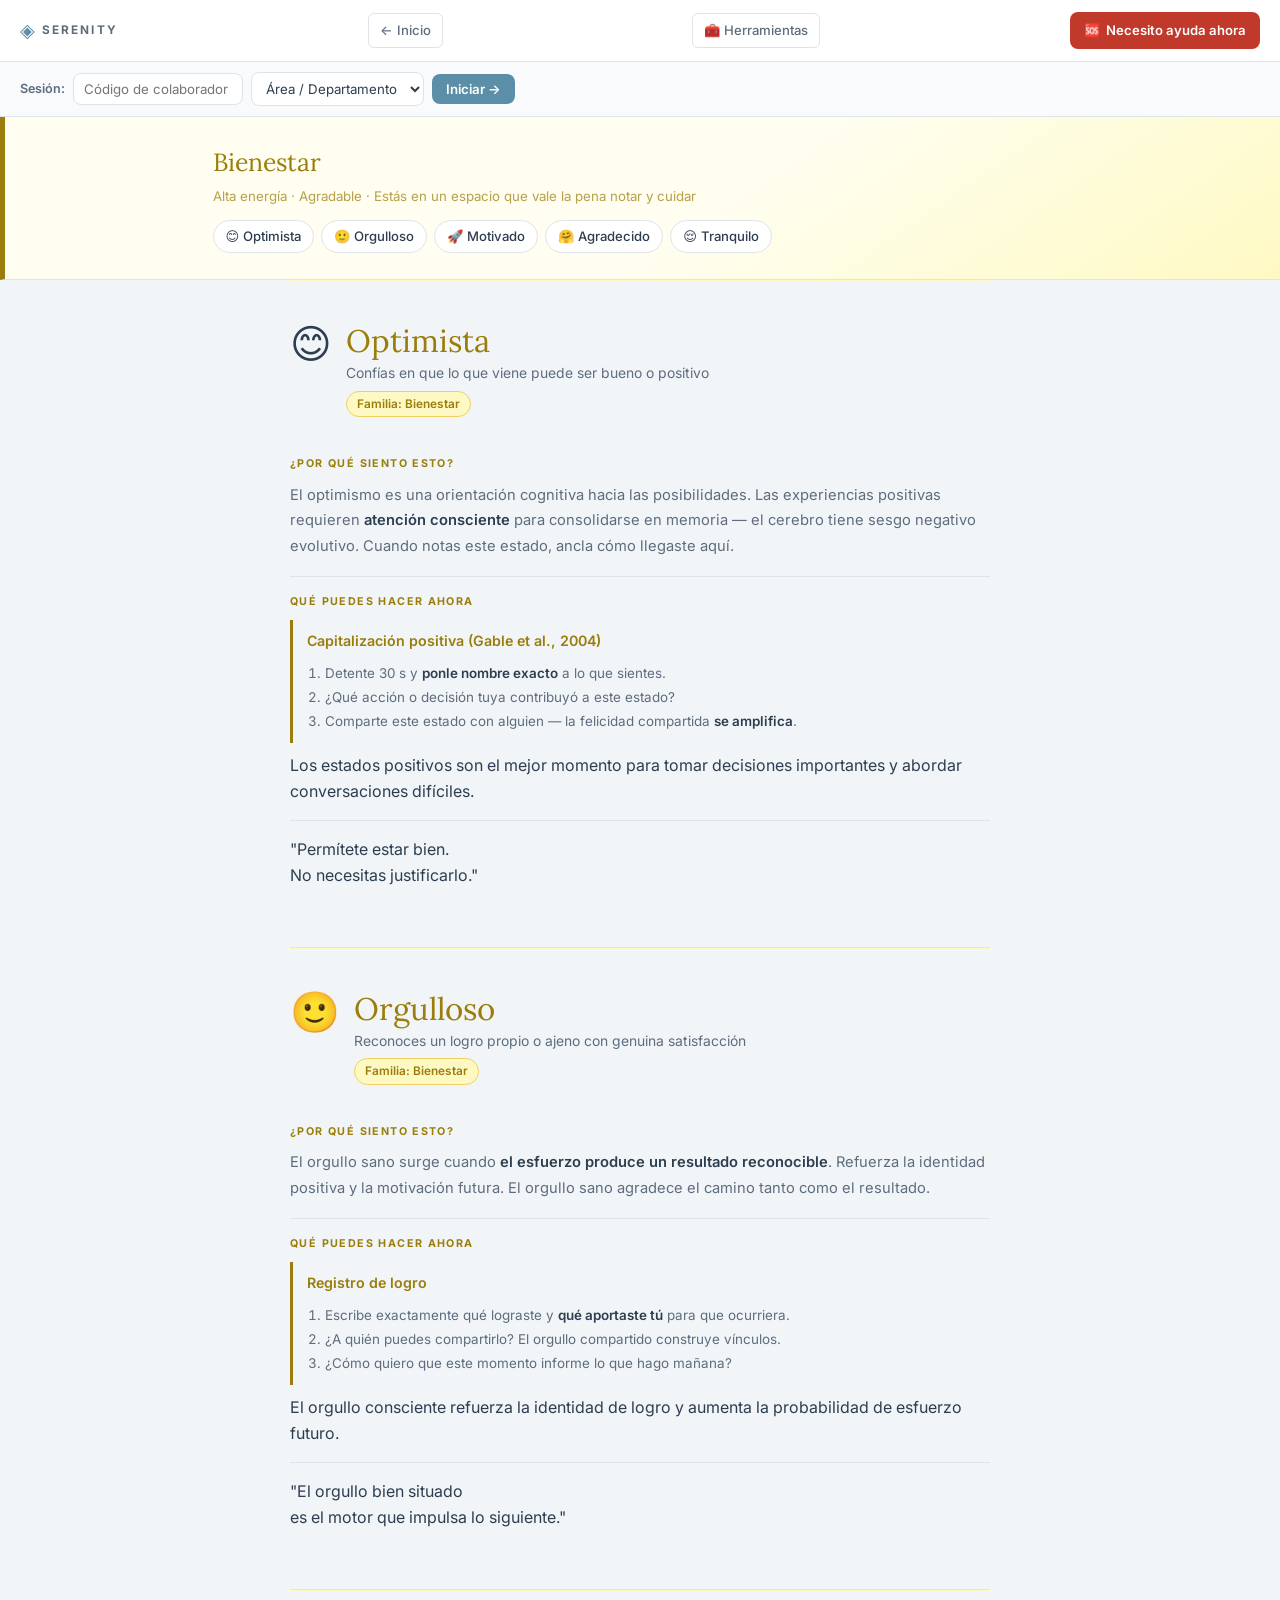
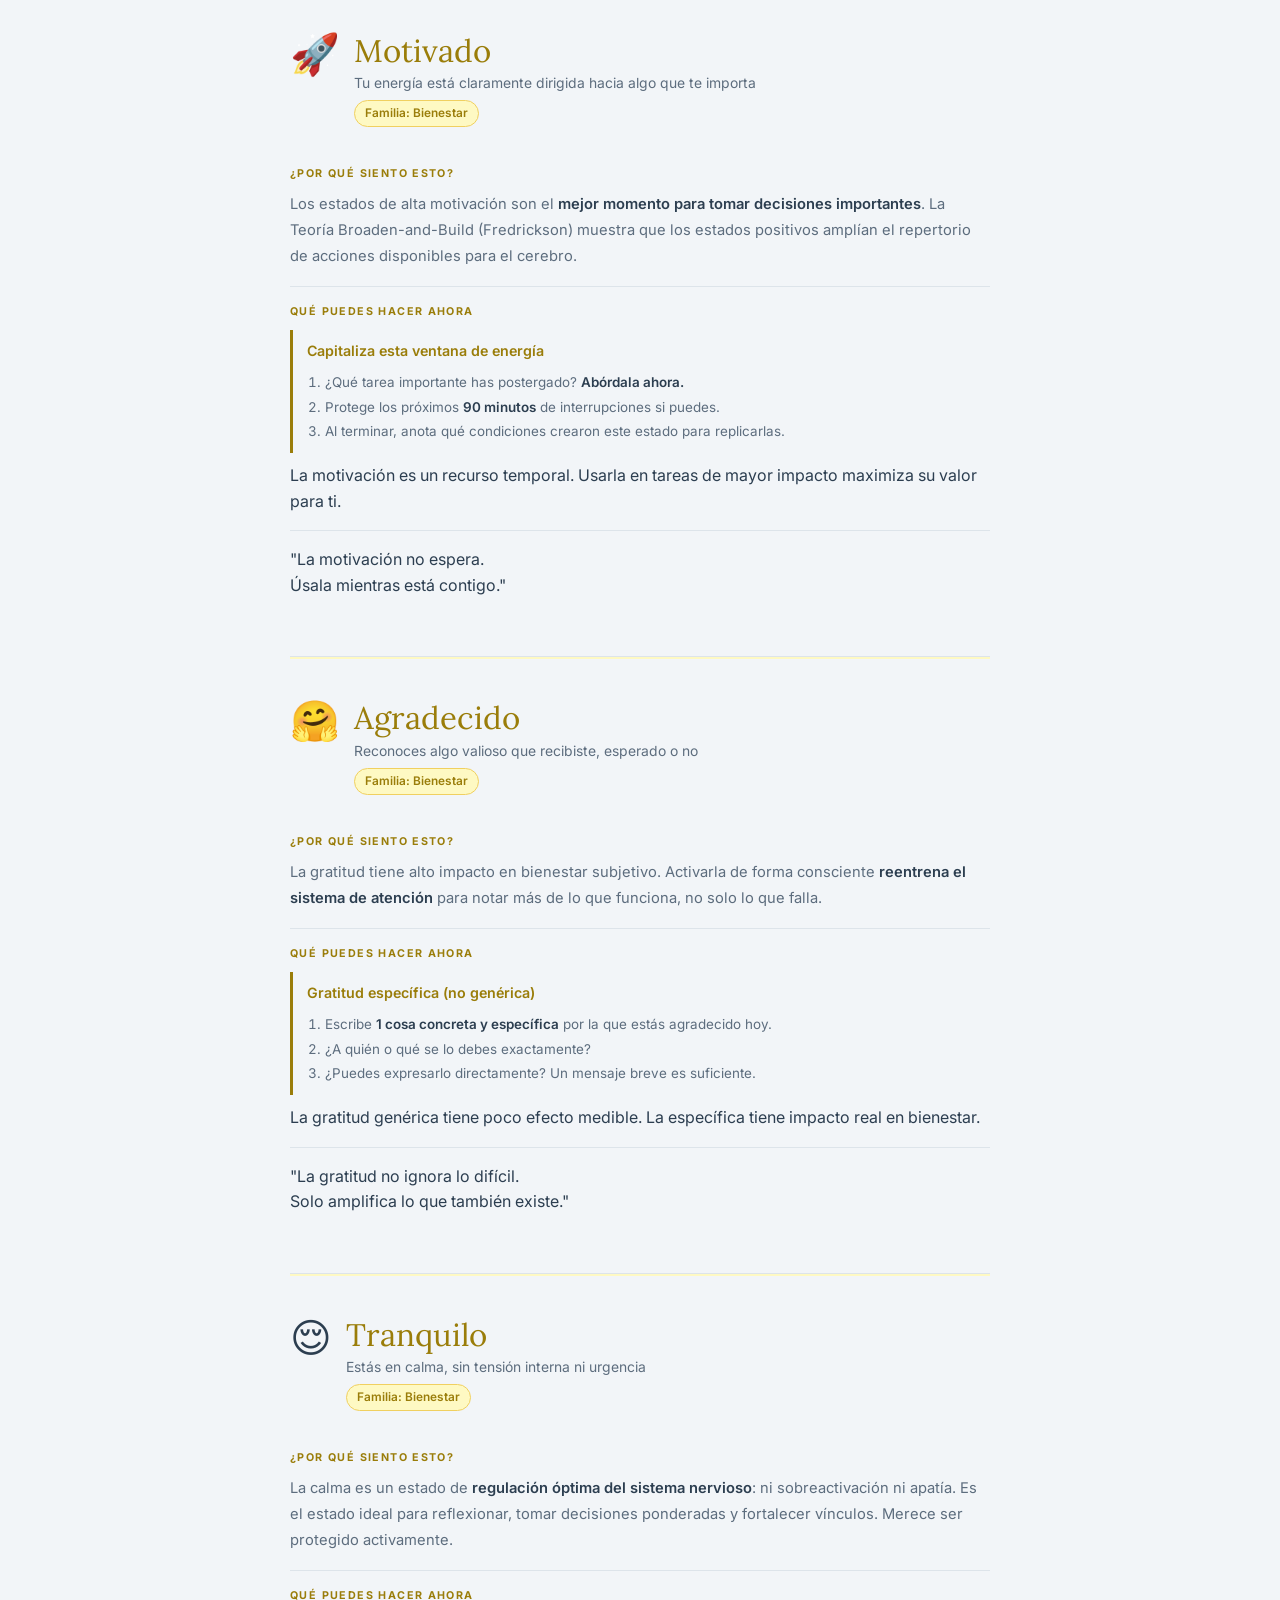
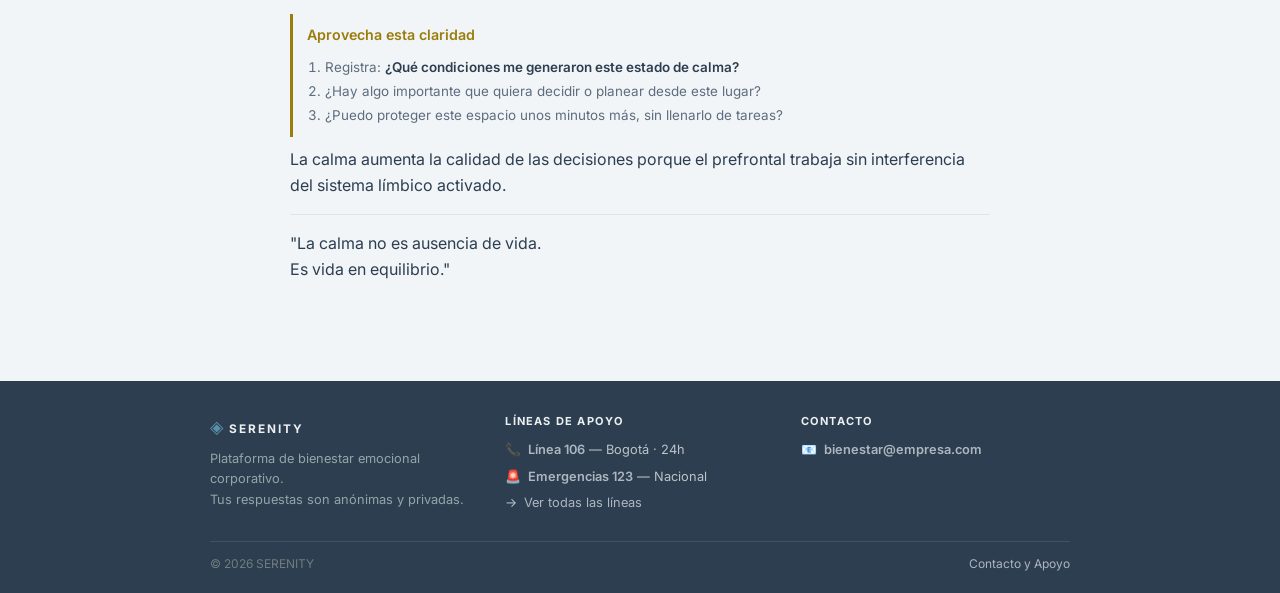
==== commit 9dc0f2bf: "Final" ====
--- a/bienestar.html
+++ b/bienestar.html
@@ -21,7 +21,7 @@
     <form action="index.html" method="get">
       <label class="etiqueta-registro" for="codigo">Sesión:</label>
       <input type="text" id="codigo" name="codigo" class="campo-registro" placeholder="Código de colaborador" autocomplete="off" maxlength="20" />
-      <select id="area" name="area" class="selector-area">
+      <select id="area" name="area" class="selector-area" aria-label="Selecciona tu área">
         <option value="">Área / Departamento</option>
         <option value="ops">Operaciones</option><option value="com">Comercial</option>
         <option value="fin">Finanzas</option><option value="rr">Recursos Humanos</option>
@@ -45,6 +45,7 @@
       <a href="#tranquilo"  class="pastilla-nav bienestar">😌 Tranquilo</a>
     </nav>
   </div>
+</div>
 </div>
 
 <main class="familia-contenido">
@@ -90,7 +91,7 @@
     <div class="tarjeta"><span class="tarjeta-titulo">¿Por qué siento esto?</span><p class="tarjeta-texto">Los estados de alta motivación son el <span class="resaltado">mejor momento para tomar decisiones importantes</span>. La Teoría Broaden-and-Build (Fredrickson) muestra que los estados positivos amplían el repertorio de acciones disponibles para el cerebro.</p></div>
     <div class="tarjeta">
       <span class="tarjeta-titulo">Qué puedes hacer ahora</span>
-      <div class="tecnica-caja"><span class="tecnica-nombre">Capitaliza esta ventana de energía</span><ol class="tecnica-pasos"><li>¿Qué tarea importante has postergado? <span class="resaltado">Abórdala ahora.</span></li><li>Protege las próximas <span class="resaltado">90 minutos</span> de interrupciones si puedes.</li><li>Al terminar, anota qué condiciones crearon este estado para replicarlas.</li></ol></div>
+      <div class="tecnica-caja"><span class="tecnica-nombre">Capitaliza esta ventana de energía</span><ol class="tecnica-pasos"><li>¿Qué tarea importante has postergado? <span class="resaltado">Abórdala ahora.</span></li><li>Protege los próximos <span class="resaltado">90 minutos</span> de interrupciones si puedes.</li><li>Al terminar, anota qué condiciones crearon este estado para replicarlas.</li></ol></div>
       <p class="tecnica-nota">La motivación es un recurso temporal. Usarla en tareas de mayor impacto maximiza su valor para ti.</p>
     </div>
     <div class="tarjeta"><p class="mensaje-normalizador">"La motivación no espera.<br>Úsala mientras está contigo."</p></div>
@@ -137,7 +138,7 @@
     <div><p class="pie-columna-titulo">Líneas de apoyo</p><ul class="pie-canales"><li><span class="canal-icono">📞</span><div><a href="tel:106" class="resaltado">Línea 106</a> — Bogotá · 24h</div></li><li><span class="canal-icono">🚨</span><div><a href="tel:123" class="resaltado">Emergencias 123</a> — Nacional</div></li><li><span class="canal-icono">→</span><div><a href="contacto.html">Ver todas las líneas</a></div></li></ul></div>
     <div><p class="pie-columna-titulo">Contacto</p><ul class="pie-canales"><li><span class="canal-icono">📧</span><div><a href="mailto:bienestar@empresa.com" class="resaltado">bienestar@empresa.com</a></div></li></ul></div>
   </div>
-  <div class="pie-inferior"><span>© 2026 SERENITY</span><span><a href="contacto.html" style="color:#AEB6BF; text-decoration:none;">Contacto y Apoyo</a></span></div>
+  <div class="pie-inferior"><span>© 2026 SERENITY</span><span><a href="contacto.html" class="pie-enlace-discreto">Contacto y Apoyo</a></span></div>
 </footer>
 
 </body>
--- a/css/styles.css
+++ b/css/styles.css
@@ -160,6 +160,8 @@
     font-size: 0.75rem;
     color: #717D7E;
 }
+.pie-enlace-discreto { color: #AEB6BF; text-decoration: none; transition: color 0.15s; }
+.pie-enlace-discreto:hover { color: #ECF0F1; }
 .grupo-emociones { display: flex; flex-direction: column; gap: 14px; }
 .familia-bloque {
     border: 1px solid var(--border);
